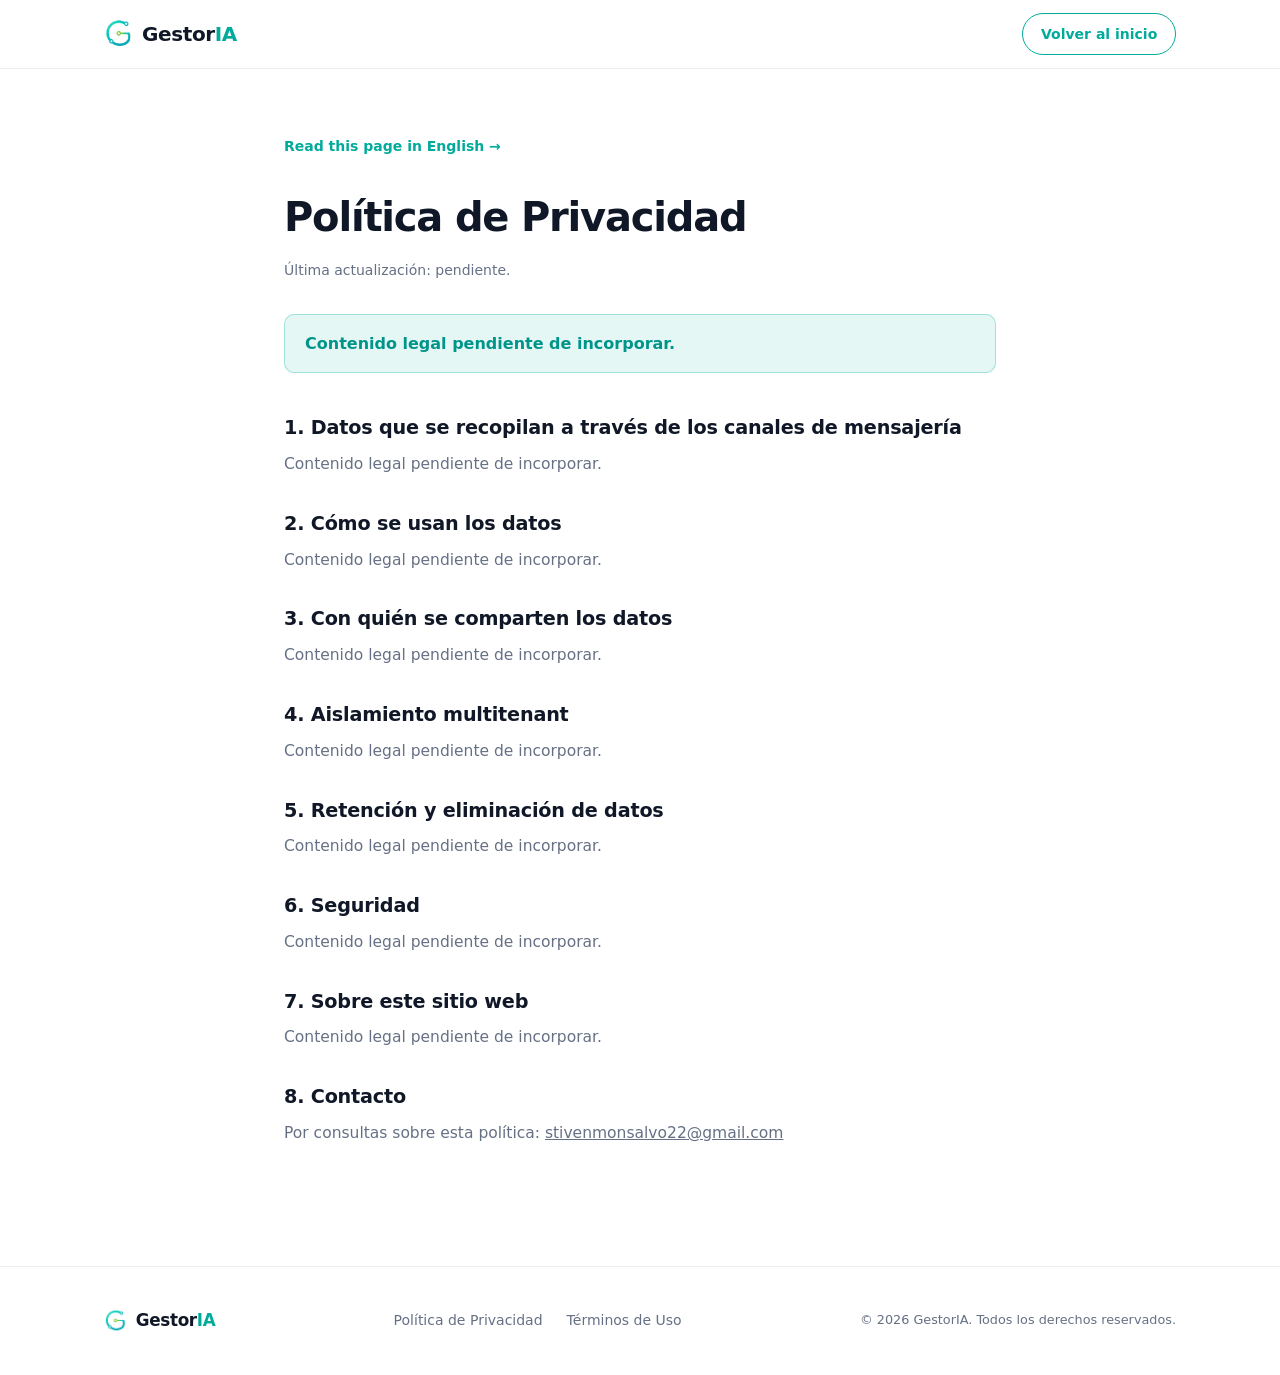
==== privacidad/index.html @ f361dde5 "Add GestorIA bilingual landing page Static ES/EN site with hero dashboard mockup, three-pillar overv" ====
<!DOCTYPE html>
<html lang="es">
<head>
  <meta charset="UTF-8">
  <meta name="viewport" content="width=device-width, initial-scale=1.0">
  <meta http-equiv="Content-Security-Policy" content="default-src 'self'; script-src 'self'; style-src 'self' 'unsafe-inline' https://fonts.googleapis.com; font-src 'self' https://fonts.gstatic.com; img-src 'self' data:; connect-src 'self'; frame-ancestors 'none'; base-uri 'self'; form-action 'none'; upgrade-insecure-requests;">
  <title>Política de Privacidad — GestorIA</title>
  <meta name="description" content="Política de Privacidad de GestorIA.">
  <meta name="color-scheme" content="light dark">
  <meta name="robots" content="noindex">
  <link rel="icon" type="image/png" href="../assets/logo-gestoria.png">
  <link rel="preconnect" href="https://fonts.googleapis.com">
  <link rel="preconnect" href="https://fonts.gstatic.com" crossorigin>
  <link rel="stylesheet" href="https://fonts.googleapis.com/css2?family=Inter:wght@400;500;600;700;800&display=swap">
  <link rel="stylesheet" href="../assets/styles.css">
</head>
<body>
  <header class="site-header">
    <div class="container header-inner">
      <a href="../" class="brand" aria-label="GestorIA — inicio">
        <img src="../assets/logo-gestoria.png" alt="" class="brand-mark" width="28" height="36">
        <span class="brand-name">Gestor<span class="brand-accent">IA</span></span>
      </a>
      <div class="header-actions">
        <a class="btn btn-outline btn-sm" href="../">Volver al inicio</a>
      </div>
    </div>
  </header>

  <main class="legal-main">
    <div class="container">
      <a class="legal-lang-link" href="../privacy/">Read this page in English →</a>
      <h1>Política de Privacidad</h1>
      <p class="legal-updated">Última actualización: pendiente.</p>

      <p class="legal-notice">Contenido legal pendiente de incorporar.</p>

      <section class="legal-section">
        <h2>1. Datos que se recopilan a través de los canales de mensajería</h2>
        <p>Contenido legal pendiente de incorporar.</p>
      </section>

      <section class="legal-section">
        <h2>2. Cómo se usan los datos</h2>
        <p>Contenido legal pendiente de incorporar.</p>
      </section>

      <section class="legal-section">
        <h2>3. Con quién se comparten los datos</h2>
        <p>Contenido legal pendiente de incorporar.</p>
      </section>

      <section class="legal-section">
        <h2>4. Aislamiento multitenant</h2>
        <p>Contenido legal pendiente de incorporar.</p>
      </section>

      <section class="legal-section">
        <h2>5. Retención y eliminación de datos</h2>
        <p>Contenido legal pendiente de incorporar.</p>
      </section>

      <section class="legal-section">
        <h2>6. Seguridad</h2>
        <p>Contenido legal pendiente de incorporar.</p>
      </section>

      <section class="legal-section">
        <h2>7. Sobre este sitio web</h2>
        <p>Contenido legal pendiente de incorporar.</p>
      </section>

      <section class="legal-section">
        <h2>8. Contacto</h2>
        <p>Por consultas sobre esta política: <a href="mailto:stivenmonsalvo22@gmail.com">stivenmonsalvo22@gmail.com</a></p>
      </section>
    </div>
  </main>

  <footer class="site-footer">
    <div class="container footer-inner">
      <a href="../" class="brand brand-footer" aria-label="GestorIA — inicio">
        <img src="../assets/logo-gestoria.png" alt="" class="brand-mark" width="22" height="28">
        <span class="brand-name">Gestor<span class="brand-accent">IA</span></span>
      </a>
      <nav class="footer-links" aria-label="Legal">
        <a href="./">Política de Privacidad</a>
        <a href="../terminos/">Términos de Uso</a>
      </nav>
      <p class="footer-copy">© 2026 GestorIA. Todos los derechos reservados.</p>
    </div>
  </footer>
</body>
</html>
---- assets/styles.css ----
/* ==========================================================================
   GestorIA — Landing
   Colores de marca:
   Turquesa IA #00AB9C · Azul noche #101828 · Verde lima #7ED957
   Blanco #FFFFFF · Gris tecnológico #F4F7FA · Gris medio #667085
   ========================================================================== */

:root {
  --teal: #00AB9C;
  --teal-strong: #00958A;
  --teal-soft: rgba(0, 171, 156, 0.10);
  --night: #101828;
  --lime: #7ED957;
  --white: #FFFFFF;
  --gray-tech: #F4F7FA;
  --gray-mid: #667085;

  --bg: var(--white);
  --bg-alt: var(--gray-tech);
  --surface: var(--white);
  --surface-raised: var(--white);
  --text: var(--night);
  --text-secondary: var(--gray-mid);
  --border: rgba(16, 24, 40, 0.08);
  --shadow: 0 1px 2px rgba(16, 24, 40, 0.04), 0 8px 24px rgba(16, 24, 40, 0.06);
  --shadow-lg: 0 4px 8px rgba(16, 24, 40, 0.04), 0 24px 48px rgba(16, 24, 40, 0.10);
  --header-bg: rgba(255, 255, 255, 0.85);

  --radius: 16px;
  --radius-sm: 10px;
  --font: "Inter", ui-sans-serif, system-ui, -apple-system, BlinkMacSystemFont, "Segoe UI", sans-serif;
}

@media (prefers-color-scheme: dark) {
  :root {
    --bg: #0C1220;
    --bg-alt: #101828;
    --surface: #16203A;
    --surface-raised: #1A2542;
    --text: #F5F7FA;
    --text-secondary: #98A2B3;
    --border: rgba(255, 255, 255, 0.08);
    --shadow: 0 1px 2px rgba(0, 0, 0, 0.3), 0 8px 24px rgba(0, 0, 0, 0.35);
    --shadow-lg: 0 4px 8px rgba(0, 0, 0, 0.3), 0 24px 48px rgba(0, 0, 0, 0.45);
    --header-bg: rgba(12, 18, 32, 0.85);
    --teal-soft: rgba(0, 171, 156, 0.16);
  }
}

/* ============ Reset ============ */
*, *::before, *::after { box-sizing: border-box; }
html { scroll-behavior: smooth; }
body {
  margin: 0;
  font-family: var(--font);
  font-size: 16px;
  line-height: 1.6;
  color: var(--text);
  background: var(--bg);
  -webkit-font-smoothing: antialiased;
  text-rendering: optimizeLegibility;
}
img { max-width: 100%; display: block; }
a { color: inherit; }
h1, h2, h3, p, ul, ol { margin: 0; }
ul, ol { padding: 0; list-style: none; }
button { font: inherit; }

.container {
  width: 100%;
  max-width: 1120px;
  margin: 0 auto;
  padding: 0 24px;
}

/* ============ Header ============ */
.site-header {
  position: sticky;
  top: 0;
  z-index: 50;
  background: var(--header-bg);
  -webkit-backdrop-filter: blur(12px);
  backdrop-filter: blur(12px);
  border-bottom: 1px solid var(--border);
}
.header-inner {
  display: flex;
  align-items: center;
  justify-content: space-between;
  gap: 16px;
  height: 68px;
}
.brand {
  display: inline-flex;
  align-items: center;
  gap: 10px;
  text-decoration: none;
}
.brand-mark { height: 36px; width: auto; }
.brand-footer .brand-mark { height: 28px; }
.brand-name {
  font-size: 1.25rem;
  font-weight: 800;
  letter-spacing: -0.02em;
  color: var(--text);
}
.brand-accent { color: var(--teal); }

.main-nav {
  display: none;
  gap: 28px;
}
.main-nav a {
  text-decoration: none;
  font-size: 0.925rem;
  font-weight: 500;
  color: var(--text-secondary);
  transition: color 0.2s ease;
}
.main-nav a:hover { color: var(--teal); }

.header-actions {
  display: flex;
  align-items: center;
  gap: 12px;
}

.lang-switch {
  display: inline-flex;
  border: 1px solid var(--border);
  border-radius: 999px;
  padding: 3px;
  background: var(--bg-alt);
}
.lang-btn {
  border: 0;
  background: transparent;
  color: var(--text-secondary);
  font-size: 0.8rem;
  font-weight: 600;
  padding: 4px 10px;
  border-radius: 999px;
  cursor: pointer;
  transition: background 0.2s ease, color 0.2s ease;
}
.lang-btn.is-active {
  background: var(--teal);
  color: #fff;
}
.lang-btn:not(.is-active):hover { color: var(--text); }

/* ============ Botones ============ */
.btn {
  display: inline-flex;
  align-items: center;
  justify-content: center;
  gap: 8px;
  padding: 13px 24px;
  border-radius: 999px;
  font-size: 0.95rem;
  font-weight: 600;
  text-decoration: none;
  transition: transform 0.2s ease, box-shadow 0.2s ease, background 0.2s ease, border-color 0.2s ease;
  will-change: transform;
}
.btn-icon { width: 18px; height: 18px; flex: none; }
.btn-sm { padding: 9px 18px; font-size: 0.875rem; }

.btn-primary {
  background: var(--teal);
  color: #fff;
  box-shadow: 0 4px 14px rgba(0, 171, 156, 0.35);
}
.btn-primary:hover {
  background: var(--teal-strong);
  transform: translateY(-2px);
  box-shadow: 0 8px 22px rgba(0, 171, 156, 0.42);
}
.btn-primary:active { transform: translateY(0); }

.btn-secondary {
  background: var(--surface);
  color: var(--text);
  border: 1px solid var(--border);
  box-shadow: var(--shadow);
}
.btn-secondary:hover {
  transform: translateY(-2px);
  border-color: var(--teal);
  color: var(--teal);
}

.btn-outline {
  background: transparent;
  color: var(--teal);
  border: 1.5px solid var(--teal);
}
.btn-outline:hover {
  background: var(--teal-soft);
  transform: translateY(-2px);
}

/* ============ Hero ============ */
.hero {
  position: relative;
  overflow: hidden;
  padding: 72px 0 88px;
}
.hero-bg {
  position: absolute;
  inset: 0;
  pointer-events: none;
  background:
    radial-gradient(600px 400px at 85% 10%, rgba(0, 171, 156, 0.10), transparent 70%),
    radial-gradient(500px 360px at 5% 90%, rgba(126, 217, 87, 0.07), transparent 70%);
}
.hero-grid {
  position: relative;
  display: grid;
  gap: 56px;
  align-items: center;
}
.hero-badge {
  display: inline-flex;
  align-items: center;
  gap: 8px;
  padding: 6px 14px;
  border-radius: 999px;
  background: var(--teal-soft);
  color: var(--teal);
  font-size: 0.8rem;
  font-weight: 600;
  letter-spacing: 0.04em;
  text-transform: uppercase;
  margin-bottom: 22px;
}
.badge-dot {
  width: 8px;
  height: 8px;
  border-radius: 50%;
  background: var(--lime);
  animation: pulse 2.4s ease-in-out infinite;
}
@keyframes pulse {
  0%, 100% { box-shadow: 0 0 0 0 rgba(126, 217, 87, 0.5); }
  50% { box-shadow: 0 0 0 6px rgba(126, 217, 87, 0); }
}

.hero h1 {
  font-size: clamp(2rem, 4.6vw, 3.15rem);
  font-weight: 800;
  line-height: 1.12;
  letter-spacing: -0.03em;
}
.hero-subtitle {
  margin-top: 20px;
  font-size: 1.08rem;
  color: var(--text-secondary);
  max-width: 56ch;
}
.hero-ctas {
  display: flex;
  flex-wrap: wrap;
  gap: 14px;
  margin-top: 32px;
}
.hero-micro {
  margin-top: 18px;
  font-size: 0.875rem;
  color: var(--text-secondary);
}

/* ---- Dashboard mockup ---- */
.hero-visual {
  position: relative;
  animation: floatIn 0.9s ease both 0.15s;
}
@keyframes floatIn {
  from { opacity: 0; transform: translateY(24px); }
  to { opacity: 1; transform: translateY(0); }
}
.dashboard {
  background: var(--surface);
  border: 1px solid var(--border);
  border-radius: var(--radius);
  box-shadow: var(--shadow-lg);
  overflow: hidden;
}
.dash-topbar {
  display: flex;
  align-items: center;
  gap: 6px;
  padding: 12px 16px;
  border-bottom: 1px solid var(--border);
  background: var(--bg-alt);
}
.dash-dot {
  width: 9px;
  height: 9px;
  border-radius: 50%;
  background: var(--border);
}
.dash-dot:first-child { background: rgba(0, 171, 156, 0.5); }
.dash-title {
  margin-left: 10px;
  font-size: 0.75rem;
  font-weight: 600;
  color: var(--text-secondary);
}
.dash-grid {
  display: grid;
  grid-template-columns: 1fr 1fr;
  gap: 12px;
  padding: 16px;
}
.dash-card {
  background: var(--bg-alt);
  border: 1px solid var(--border);
  border-radius: var(--radius-sm);
  padding: 14px;
}
.dash-card-wide { grid-column: 1 / -1; }
.dash-card-head {
  display: flex;
  align-items: center;
  gap: 8px;
}
.dash-icon {
  width: 26px;
  height: 26px;
  flex: none;
  display: inline-flex;
  align-items: center;
  justify-content: center;
  border-radius: 8px;
}
.dash-icon svg { width: 14px; height: 14px; }
.dash-icon-teal { background: var(--teal-soft); color: var(--teal); }
.dash-icon-lime { background: rgba(126, 217, 87, 0.15); color: #5CB338; }
.dash-icon-amber { background: rgba(247, 178, 45, 0.14); color: #B7791F; }
.dash-label {
  font-size: 0.75rem;
  font-weight: 600;
  color: var(--text-secondary);
}
.dash-value {
  font-size: 1.7rem;
  font-weight: 800;
  letter-spacing: -0.02em;
  margin-top: 8px;
}
.dash-value-inline {
  margin-left: auto;
  font-size: 1.15rem;
  font-weight: 800;
}
.dash-hint {
  font-size: 0.7rem;
  color: var(--text-secondary);
  margin-top: 6px;
}
.dash-line {
  font-size: 0.85rem;
  margin-top: 10px;
}
.dash-bars {
  display: flex;
  align-items: flex-end;
  gap: 4px;
  height: 30px;
  margin-top: 8px;
}
.dash-bars span {
  flex: 1;
  border-radius: 3px 3px 0 0;
  background: linear-gradient(180deg, var(--teal), rgba(0, 171, 156, 0.35));
}
.dash-bars span:nth-child(1) { height: 40%; }
.dash-bars span:nth-child(2) { height: 55%; }
.dash-bars span:nth-child(3) { height: 45%; }
.dash-bars span:nth-child(4) { height: 70%; }
.dash-bars span:nth-child(5) { height: 60%; }
.dash-bars span:nth-child(6) { height: 85%; }
.dash-bars span:nth-child(7) { height: 100%; }
.dash-badge {
  margin-left: auto;
  font-size: 0.65rem;
  font-weight: 700;
  color: #5CB338;
  background: rgba(126, 217, 87, 0.15);
  padding: 3px 8px;
  border-radius: 999px;
  white-space: nowrap;
}
.dash-progress {
  height: 6px;
  border-radius: 999px;
  background: var(--border);
  margin-top: 10px;
  overflow: hidden;
}
.dash-progress span {
  display: block;
  width: 66%;
  height: 100%;
  border-radius: inherit;
  background: linear-gradient(90deg, var(--teal), var(--lime));
}
.dash-chat {
  margin-top: 10px;
  display: grid;
  gap: 6px;
}
.dash-chat p {
  font-size: 0.78rem;
  padding: 7px 11px;
  border-radius: 10px;
  max-width: 85%;
}
.chat-in {
  background: var(--surface-raised);
  border: 1px solid var(--border);
  justify-self: start;
}
.chat-out {
  background: var(--teal-soft);
  color: var(--text);
  justify-self: end;
}
.chat-tag {
  display: inline-block;
  font-size: 0.6rem;
  font-weight: 800;
  color: #fff;
  background: var(--teal);
  border-radius: 5px;
  padding: 1px 5px;
  vertical-align: middle;
  margin-left: 4px;
}

.hero-node {
  position: absolute;
  border-radius: 50%;
  pointer-events: none;
}
/* Nodos anclados al borde de la tarjeta: mitad adentro, mitad afuera */
.hero-node-1 {
  width: 14px;
  height: 14px;
  background: var(--lime);
  top: -7px;
  right: 10%;
  box-shadow: 0 0 0 6px rgba(126, 217, 87, 0.15);
}
.hero-node-2 {
  width: 10px;
  height: 10px;
  background: var(--teal);
  bottom: -5px;
  left: 8%;
  box-shadow: 0 0 0 5px rgba(0, 171, 156, 0.15);
}

/* ============ Secciones ============ */
.section { padding: 88px 0; }
.section-alt { background: var(--bg-alt); }
.section-head {
  max-width: 680px;
  margin: 0 auto 52px;
  text-align: center;
}
.section-head-left {
  text-align: left;
  margin: 0;
}
.eyebrow {
  font-size: 0.8rem;
  font-weight: 700;
  letter-spacing: 0.1em;
  text-transform: uppercase;
  color: var(--teal);
  margin-bottom: 12px;
}
.section-head h2 {
  font-size: clamp(1.6rem, 3.4vw, 2.3rem);
  font-weight: 800;
  letter-spacing: -0.025em;
  line-height: 1.18;
}
.section-lead,
.section-lead-left {
  margin-top: 16px;
  color: var(--text-secondary);
  font-size: 1.02rem;
}

/* ---- Qué hacemos ---- */
.cards-3 {
  display: grid;
  gap: 20px;
}
.card {
  background: var(--surface);
  border: 1px solid var(--border);
  border-radius: var(--radius);
  padding: 30px 26px;
  box-shadow: var(--shadow);
  transition: transform 0.25s ease, box-shadow 0.25s ease, border-color 0.25s ease;
}
.card:hover {
  transform: translateY(-5px);
  box-shadow: var(--shadow-lg);
  border-color: rgba(0, 171, 156, 0.35);
}
.card-icon {
  display: inline-flex;
  align-items: center;
  justify-content: center;
  width: 48px;
  height: 48px;
  border-radius: 12px;
  background: var(--teal-soft);
  color: var(--teal);
  margin-bottom: 18px;
}
.card-icon svg { width: 24px; height: 24px; }
.card h3 {
  font-size: 1.15rem;
  font-weight: 700;
  letter-spacing: -0.01em;
  margin-bottom: 10px;
}
.card p {
  color: var(--text-secondary);
  font-size: 0.95rem;
}

/* ---- Cómo funciona ---- */
.steps {
  display: grid;
  gap: 20px;
  counter-reset: step;
}
.step {
  position: relative;
  background: var(--surface);
  border: 1px solid var(--border);
  border-radius: var(--radius);
  padding: 26px 24px;
  box-shadow: var(--shadow);
  transition: transform 0.25s ease, box-shadow 0.25s ease;
}
.step:hover { transform: translateY(-4px); box-shadow: var(--shadow-lg); }
.step-num {
  display: inline-flex;
  align-items: center;
  justify-content: center;
  width: 36px;
  height: 36px;
  border-radius: 50%;
  background: var(--teal);
  color: #fff;
  font-weight: 800;
  font-size: 0.95rem;
  margin-bottom: 14px;
  box-shadow: 0 0 0 5px var(--teal-soft);
}
.step p {
  font-size: 0.95rem;
  color: var(--text-secondary);
}

/* ---- Para quién es ---- */
.who-grid {
  display: grid;
  gap: 40px;
  align-items: center;
}
.check-list {
  display: grid;
  gap: 16px;
}
.check-list li {
  display: flex;
  align-items: flex-start;
  gap: 14px;
  background: var(--surface);
  border: 1px solid var(--border);
  border-radius: var(--radius-sm);
  padding: 18px 20px;
  box-shadow: var(--shadow);
  font-size: 0.97rem;
  transition: transform 0.25s ease, border-color 0.25s ease;
}
.check-list li:hover {
  transform: translateX(4px);
  border-color: rgba(0, 171, 156, 0.35);
}
.check-icon {
  flex: none;
  display: inline-flex;
  align-items: center;
  justify-content: center;
  width: 26px;
  height: 26px;
  border-radius: 50%;
  background: var(--teal-soft);
  color: var(--teal);
  margin-top: 1px;
}
.check-icon svg { width: 14px; height: 14px; }

/* ---- Beneficios ---- */
.benefits-grid {
  display: grid;
  gap: 14px;
}
.benefit {
  display: flex;
  align-items: center;
  gap: 14px;
  background: var(--surface);
  border: 1px solid var(--border);
  border-radius: var(--radius-sm);
  padding: 18px 20px;
  box-shadow: var(--shadow);
  transition: transform 0.25s ease, border-color 0.25s ease;
}
.benefit:hover {
  transform: translateY(-3px);
  border-color: rgba(0, 171, 156, 0.35);
}
.benefit-dot {
  flex: none;
  width: 10px;
  height: 10px;
  border-radius: 50%;
  background: linear-gradient(135deg, var(--teal), var(--lime));
}
.benefit p {
  font-size: 0.95rem;
  font-weight: 500;
}

/* ---- Un día con GestorIA ---- */
.section-dark {
  background: var(--night);
  color: #F5F7FA;
}
.section-dark .section-lead-left { color: #98A2B3; }
.eyebrow-light { color: var(--lime); }
.day-grid {
  display: grid;
  gap: 48px;
  align-items: center;
}
.timeline {
  position: relative;
  display: grid;
  gap: 28px;
}
.timeline-item {
  position: relative;
  padding-left: 42px;
}
/* Segmento de línea entre cada nodo y el siguiente (no sigue después del último) */
.timeline-item:not(:last-child)::before {
  content: "";
  position: absolute;
  left: 15px;
  top: 13px;
  bottom: -41px;
  width: 2px;
  background: linear-gradient(180deg, var(--teal), var(--lime));
  opacity: 0.5;
}
.timeline-node {
  position: absolute;
  left: 9px;
  top: 6px;
  width: 14px;
  height: 14px;
  border-radius: 50%;
  background: var(--teal);
  box-shadow: 0 0 0 5px rgba(0, 171, 156, 0.2);
}
.timeline-node-lime {
  background: var(--lime);
  box-shadow: 0 0 0 5px rgba(126, 217, 87, 0.2);
}
.timeline-time {
  display: block;
  font-size: 0.8rem;
  font-weight: 700;
  letter-spacing: 0.06em;
  color: var(--teal);
}
.section-dark .timeline-time { color: #4FD8C9; }
.timeline-item p {
  margin-top: 2px;
  font-size: 1rem;
  color: #D0D5DD;
}

/* ---- Contacto ---- */
.contact-card {
  background: var(--bg-alt);
  border: 1px solid var(--border);
  border-radius: 24px;
  padding: 64px 32px;
  text-align: center;
  position: relative;
  overflow: hidden;
}
.contact-card::before {
  content: "";
  position: absolute;
  inset: 0;
  pointer-events: none;
  background: radial-gradient(500px 260px at 50% 0%, rgba(0, 171, 156, 0.08), transparent 70%);
}
.contact-card h2 {
  position: relative;
  font-size: clamp(1.5rem, 3vw, 2.1rem);
  font-weight: 800;
  letter-spacing: -0.025em;
  line-height: 1.2;
  max-width: 640px;
  margin: 0 auto;
}
.contact-text {
  position: relative;
  margin-top: 14px;
  color: var(--text-secondary);
  font-size: 1.05rem;
}
.contact-ctas {
  position: relative;
  justify-content: center;
}
.contact-mail {
  position: relative;
  margin-top: 20px;
  font-size: 0.875rem;
  color: var(--text-secondary);
}

/* ============ Footer ============ */
.site-footer {
  border-top: 1px solid var(--border);
  padding: 40px 0;
  background: var(--bg);
}
.footer-inner {
  display: flex;
  flex-direction: column;
  align-items: center;
  gap: 18px;
  text-align: center;
}
.brand-footer .brand-name { font-size: 1.05rem; }
.footer-links {
  display: flex;
  gap: 24px;
}
.footer-links a {
  font-size: 0.875rem;
  color: var(--text-secondary);
  text-decoration: none;
  transition: color 0.2s ease;
}
.footer-links a:hover { color: var(--teal); }
.footer-copy {
  font-size: 0.8rem;
  color: var(--text-secondary);
}

/* ============ Animaciones de scroll ============ */
.reveal {
  opacity: 0;
  transform: translateY(18px);
  transition: opacity 0.6s ease, transform 0.6s ease;
}
.reveal.is-visible {
  opacity: 1;
  transform: none;
}

@media (prefers-reduced-motion: reduce) {
  html { scroll-behavior: auto; }
  *, *::before, *::after {
    animation-duration: 0.01ms !important;
    animation-iteration-count: 1 !important;
    transition-duration: 0.01ms !important;
  }
  .reveal { opacity: 1; transform: none; }
}

/* ============ Páginas legales ============ */
.legal-main {
  padding: 64px 0 88px;
}
.legal-main .container { max-width: 760px; }
.legal-main h1 {
  font-size: clamp(1.8rem, 4vw, 2.5rem);
  font-weight: 800;
  letter-spacing: -0.03em;
  margin-bottom: 10px;
}
.legal-updated {
  color: var(--text-secondary);
  font-size: 0.875rem;
  margin-bottom: 32px;
}
.legal-notice {
  background: var(--teal-soft);
  border: 1px solid rgba(0, 171, 156, 0.3);
  border-radius: var(--radius-sm);
  padding: 16px 20px;
  font-weight: 600;
  color: var(--teal-strong);
  margin-bottom: 40px;
}
@media (prefers-color-scheme: dark) {
  .legal-notice { color: #4FD8C9; }
}
.legal-section { margin-bottom: 32px; }
.legal-section h2 {
  font-size: 1.2rem;
  font-weight: 700;
  letter-spacing: -0.01em;
  margin-bottom: 8px;
}
.legal-section p {
  color: var(--text-secondary);
  font-size: 0.97rem;
}
.legal-lang-link {
  display: inline-block;
  margin-bottom: 28px;
  font-size: 0.875rem;
  font-weight: 600;
  color: var(--teal);
  text-decoration: none;
}
.legal-lang-link:hover { text-decoration: underline; }

/* ============ Responsive ============ */
@media (min-width: 640px) {
  .benefits-grid { grid-template-columns: repeat(2, 1fr); }
  .steps { grid-template-columns: repeat(2, 1fr); }
  .footer-inner {
    flex-direction: row;
    justify-content: space-between;
    text-align: left;
  }
}

@media (min-width: 900px) {
  .main-nav { display: flex; }
  .hero { padding: 96px 0 110px; }
  .hero-grid { grid-template-columns: 1.05fr 0.95fr; }
  .cards-3 { grid-template-columns: repeat(3, 1fr); }
  .steps { grid-template-columns: repeat(4, 1fr); }
  .benefits-grid { grid-template-columns: repeat(3, 1fr); }
  .who-grid { grid-template-columns: 1fr 1fr; gap: 64px; }
  .day-grid { grid-template-columns: 1.1fr 0.9fr; gap: 72px; }
  .contact-card { padding: 80px 64px; }
}

@media (max-width: 480px) {
  .header-actions .btn-sm { padding: 8px 14px; }
  .hero { padding: 48px 0 64px; }
  .hero-ctas .btn { width: 100%; }
}
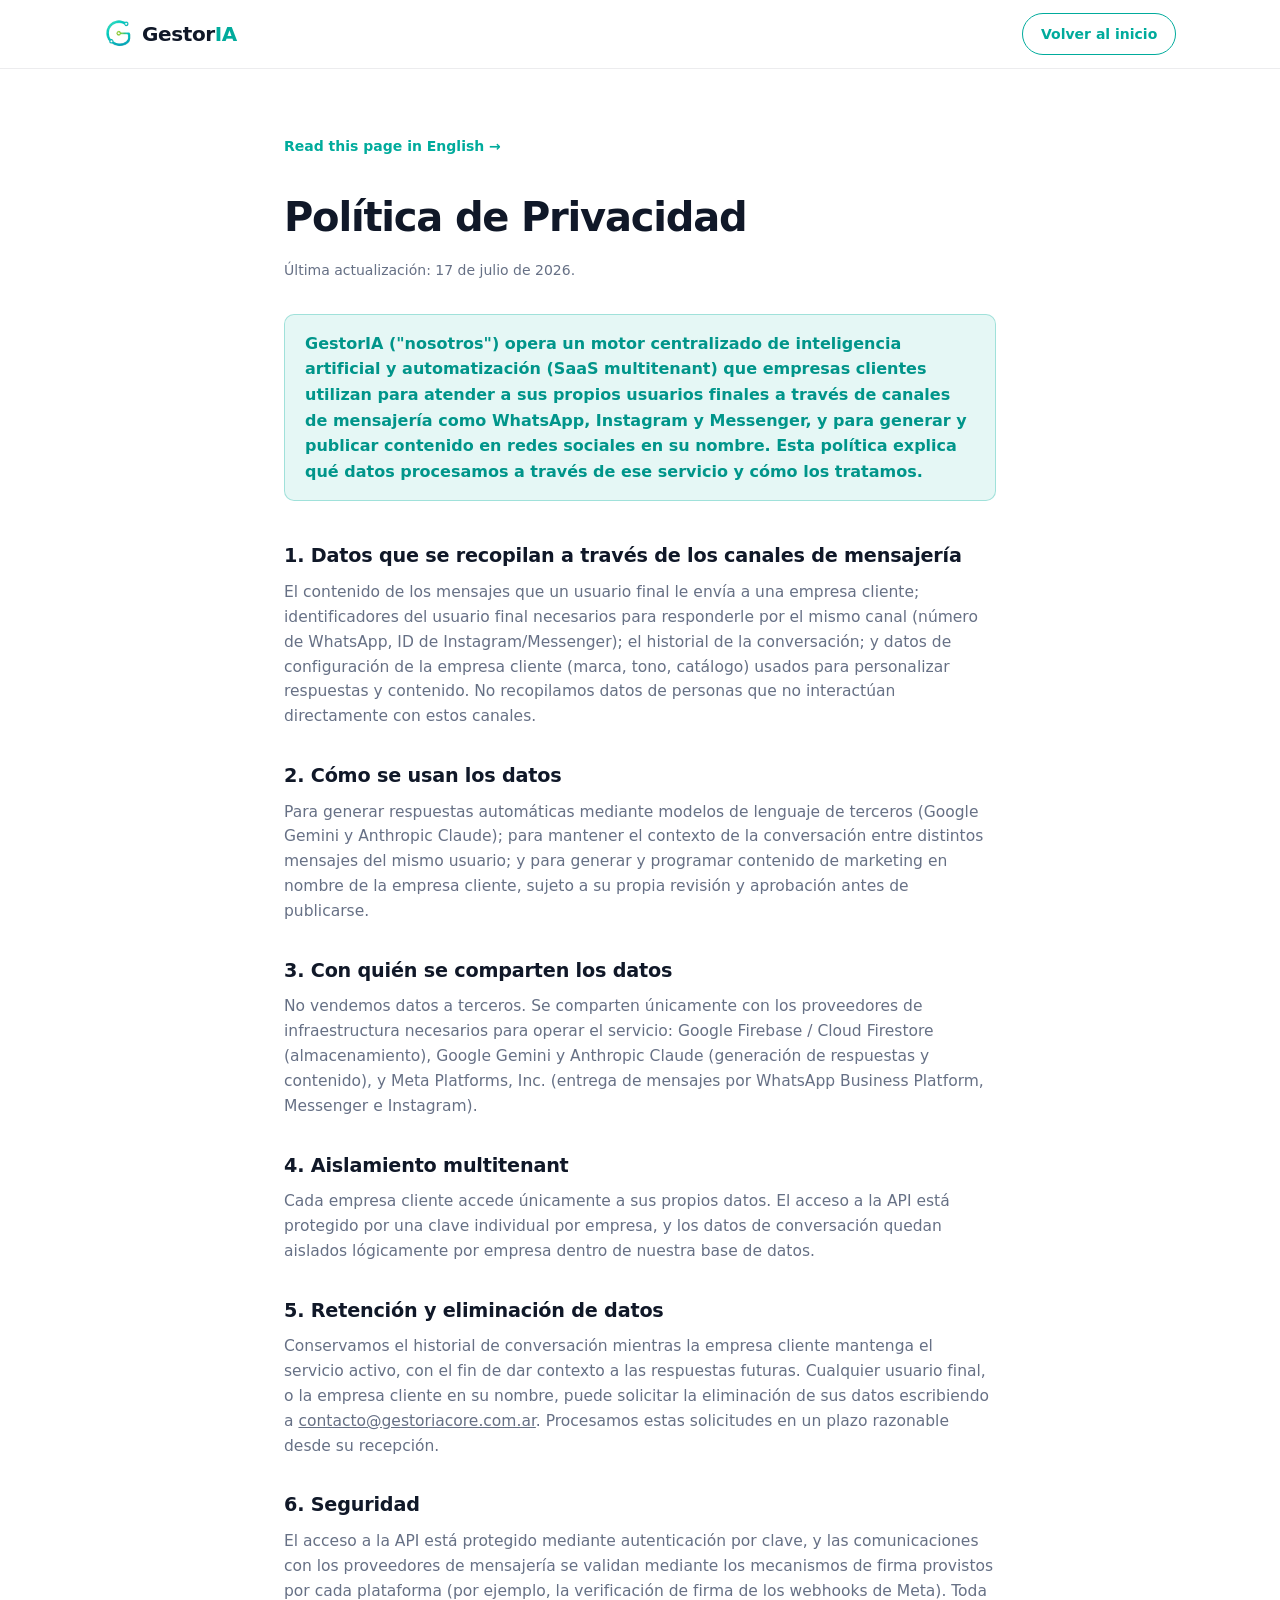
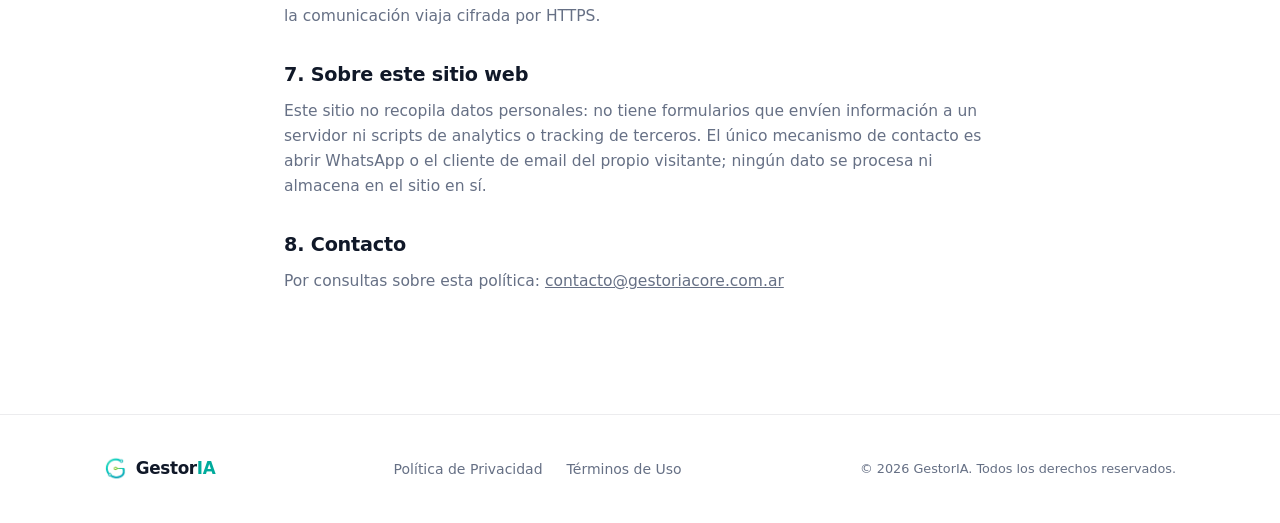
==== commit 9d28150a: "Add real WhatsApp number, contact email, and full legal content Replace placeholder WhatsApp number " ====
--- a/privacidad/index.html
+++ b/privacidad/index.html
@@ -7,7 +7,6 @@
   <title>Política de Privacidad — GestorIA</title>
   <meta name="description" content="Política de Privacidad de GestorIA.">
   <meta name="color-scheme" content="light dark">
-  <meta name="robots" content="noindex">
   <link rel="icon" type="image/png" href="../assets/logo-gestoria.png">
   <link rel="preconnect" href="https://fonts.googleapis.com">
   <link rel="preconnect" href="https://fonts.gstatic.com" crossorigin>
@@ -31,48 +30,90 @@
     <div class="container">
       <a class="legal-lang-link" href="../privacy/">Read this page in English →</a>
       <h1>Política de Privacidad</h1>
-      <p class="legal-updated">Última actualización: pendiente.</p>
+      <p class="legal-updated">Última actualización: 17 de julio de 2026.</p>
 
-      <p class="legal-notice">Contenido legal pendiente de incorporar.</p>
+      <p class="legal-notice">
+        GestorIA ("nosotros") opera un motor centralizado de inteligencia artificial y automatización
+        (SaaS multitenant) que empresas clientes utilizan para atender a sus propios usuarios finales
+        a través de canales de mensajería como WhatsApp, Instagram y Messenger, y para generar y
+        publicar contenido en redes sociales en su nombre. Esta política explica qué datos procesamos
+        a través de ese servicio y cómo los tratamos.
+      </p>
 
       <section class="legal-section">
         <h2>1. Datos que se recopilan a través de los canales de mensajería</h2>
-        <p>Contenido legal pendiente de incorporar.</p>
+        <p>
+          El contenido de los mensajes que un usuario final le envía a una empresa cliente; identificadores
+          del usuario final necesarios para responderle por el mismo canal (número de WhatsApp, ID de
+          Instagram/Messenger); el historial de la conversación; y datos de configuración de la empresa
+          cliente (marca, tono, catálogo) usados para personalizar respuestas y contenido. No recopilamos
+          datos de personas que no interactúan directamente con estos canales.
+        </p>
       </section>
 
       <section class="legal-section">
         <h2>2. Cómo se usan los datos</h2>
-        <p>Contenido legal pendiente de incorporar.</p>
+        <p>
+          Para generar respuestas automáticas mediante modelos de lenguaje de terceros (Google Gemini y
+          Anthropic Claude); para mantener el contexto de la conversación entre distintos mensajes del
+          mismo usuario; y para generar y programar contenido de marketing en nombre de la empresa
+          cliente, sujeto a su propia revisión y aprobación antes de publicarse.
+        </p>
       </section>
 
       <section class="legal-section">
         <h2>3. Con quién se comparten los datos</h2>
-        <p>Contenido legal pendiente de incorporar.</p>
+        <p>
+          No vendemos datos a terceros. Se comparten únicamente con los proveedores de infraestructura
+          necesarios para operar el servicio: Google Firebase / Cloud Firestore (almacenamiento),
+          Google Gemini y Anthropic Claude (generación de respuestas y contenido), y Meta Platforms, Inc.
+          (entrega de mensajes por WhatsApp Business Platform, Messenger e Instagram).
+        </p>
       </section>
 
       <section class="legal-section">
         <h2>4. Aislamiento multitenant</h2>
-        <p>Contenido legal pendiente de incorporar.</p>
+        <p>
+          Cada empresa cliente accede únicamente a sus propios datos. El acceso a la API está protegido
+          por una clave individual por empresa, y los datos de conversación quedan aislados lógicamente
+          por empresa dentro de nuestra base de datos.
+        </p>
       </section>
 
       <section class="legal-section">
         <h2>5. Retención y eliminación de datos</h2>
-        <p>Contenido legal pendiente de incorporar.</p>
+        <p>
+          Conservamos el historial de conversación mientras la empresa cliente mantenga el servicio
+          activo, con el fin de dar contexto a las respuestas futuras. Cualquier usuario final, o la
+          empresa cliente en su nombre, puede solicitar la eliminación de sus datos escribiendo a
+          <a href="mailto:contacto@gestoriacore.com.ar">contacto@gestoriacore.com.ar</a>. Procesamos
+          estas solicitudes en un plazo razonable desde su recepción.
+        </p>
       </section>
 
       <section class="legal-section">
         <h2>6. Seguridad</h2>
-        <p>Contenido legal pendiente de incorporar.</p>
+        <p>
+          El acceso a la API está protegido mediante autenticación por clave, y las comunicaciones con
+          los proveedores de mensajería se validan mediante los mecanismos de firma provistos por cada
+          plataforma (por ejemplo, la verificación de firma de los webhooks de Meta). Toda la comunicación
+          viaja cifrada por HTTPS.
+        </p>
       </section>
 
       <section class="legal-section">
         <h2>7. Sobre este sitio web</h2>
-        <p>Contenido legal pendiente de incorporar.</p>
+        <p>
+          Este sitio no recopila datos personales: no tiene formularios que envíen información a un
+          servidor ni scripts de analytics o tracking de terceros. El único mecanismo de contacto es
+          abrir WhatsApp o el cliente de email del propio visitante; ningún dato se procesa ni almacena
+          en el sitio en sí.
+        </p>
       </section>
 
       <section class="legal-section">
         <h2>8. Contacto</h2>
-        <p>Por consultas sobre esta política: <a href="mailto:stivenmonsalvo22@gmail.com">stivenmonsalvo22@gmail.com</a></p>
+        <p>Por consultas sobre esta política: <a href="mailto:contacto@gestoriacore.com.ar">contacto@gestoriacore.com.ar</a></p>
       </section>
     </div>
   </main>
